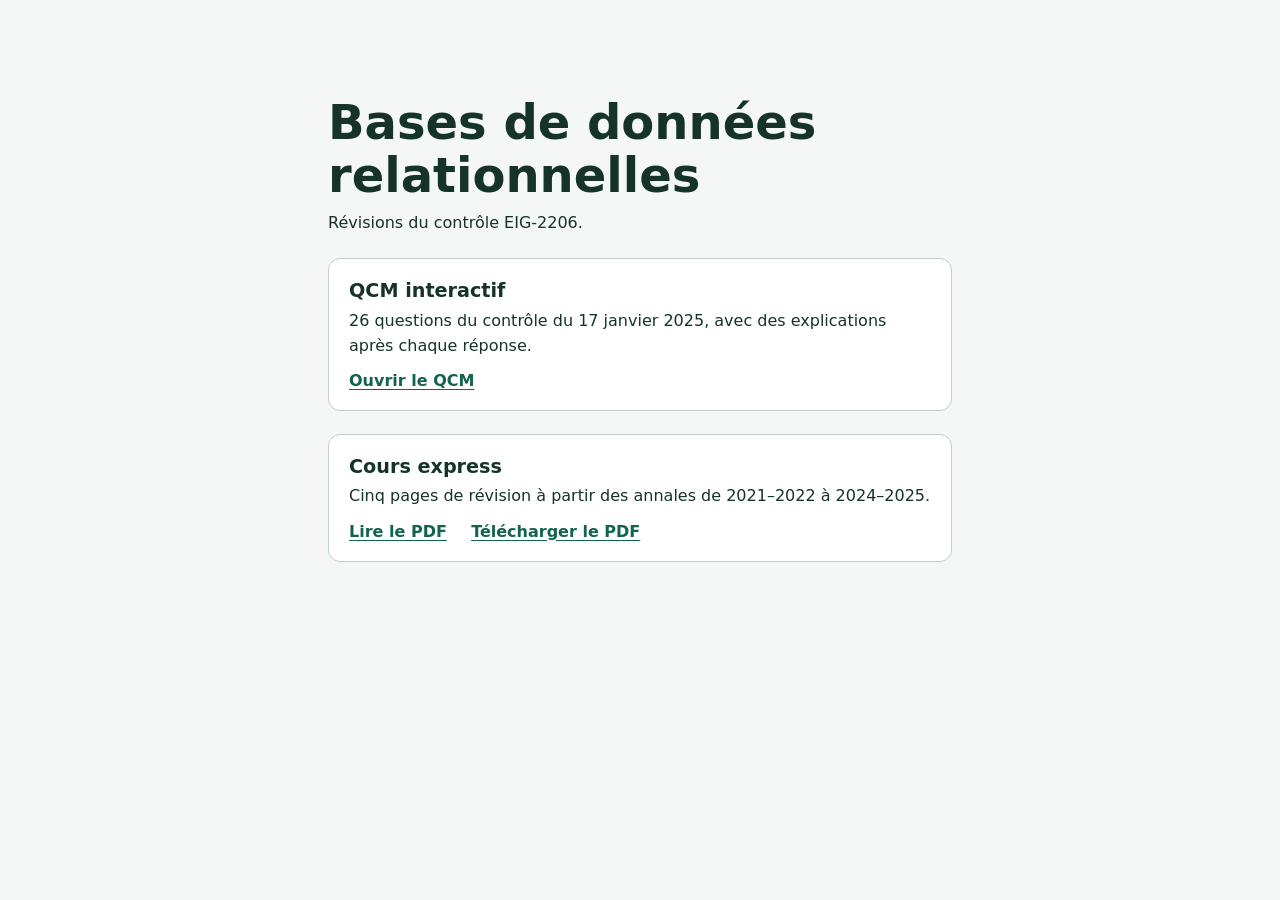
==== index.html @ dc5ab6ac "Publier le QCM et le cours express" ====
<!doctype html>
<html lang="fr">
<meta charset="utf-8">
<meta name="viewport" content="width=device-width, initial-scale=1">
<title>Révisions de bases de données relationnelles</title>
<style>
  :root { color-scheme: light dark; font-family: system-ui, sans-serif; }
  body { margin: 0; background: light-dark(#f4f7f5, #18221f); color: light-dark(#153329, #edf7f0); }
  main { max-width: 39rem; margin: auto; padding: clamp(2rem, 10vw, 6rem) 1.25rem; }
  h1 { margin: 0 0 .6rem; font-size: clamp(1.9rem, 5vw, 3rem); line-height: 1.1; }
  h2 { margin: 0 0 .4rem; font-size: 1.2rem; }
  p { margin: 0; line-height: 1.55; }
  section { margin-top: 1.4rem; padding: 1.25rem; border: 1px solid light-dark(#bfd0c6, #496459); border-radius: .75rem; background: light-dark(#fff, #202f29); }
  a { display: inline-block; margin: .8rem 1.2rem 0 0; color: light-dark(#12634f, #9ee5c7); font-weight: 650; text-underline-offset: .2em; }
</style>
<main>
  <h1>Bases de données relationnelles</h1>
  <p>Révisions du contrôle EIG-2206.</p>
  <section>
    <h2>QCM interactif</h2>
    <p>26 questions du contrôle du 17 janvier 2025, avec des explications après chaque réponse.</p>
    <a href="qcm-bdd-2024-2025.html">Ouvrir le QCM</a>
  </section>
  <section>
    <h2>Cours express</h2>
    <p>Cinq pages de révision à partir des annales de 2021–2022 à 2024–2025.</p>
    <a href="cours-express-bdd.pdf">Lire le PDF</a>
    <a href="cours-express-bdd.pdf" download>Télécharger le PDF</a>
  </section>
</main>
</html>
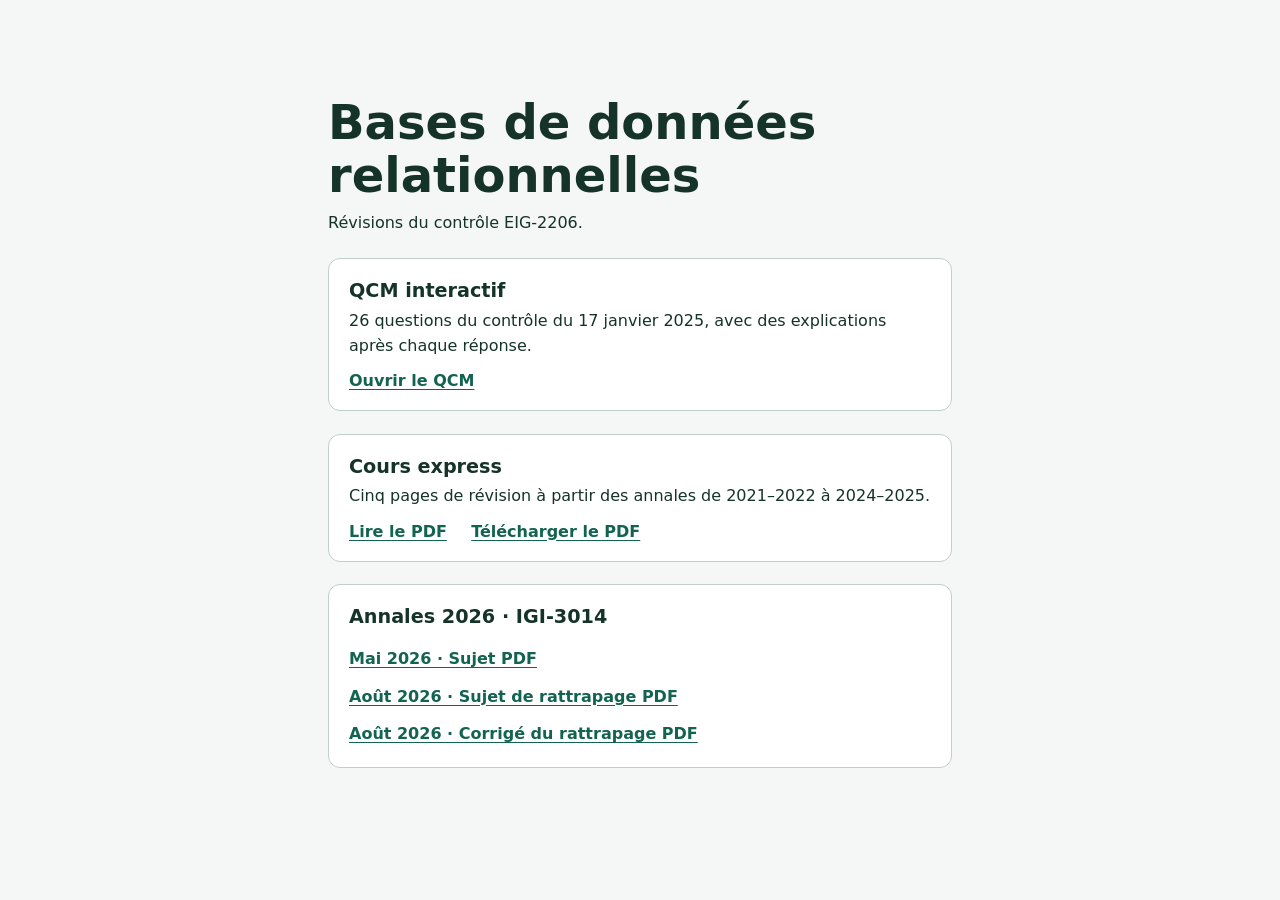
==== commit 5a9df790: "Ajouter les annales IGI-3014 de 2026" ====
--- a/index.html
+++ b/index.html
@@ -27,5 +27,11 @@
     <a href="cours-express-bdd.pdf">Lire le PDF</a>
     <a href="cours-express-bdd.pdf" download>Télécharger le PDF</a>
   </section>
+  <section>
+    <h2>Annales 2026 · IGI-3014</h2>
+    <p><a href="sujet-mai-2026.pdf">Mai 2026 · Sujet PDF</a></p>
+    <p><a href="sujet-aout-2026-rattrapage.pdf">Août 2026 · Sujet de rattrapage PDF</a></p>
+    <p><a href="corrige-aout-2026-rattrapage.pdf">Août 2026 · Corrigé du rattrapage PDF</a></p>
+  </section>
 </main>
 </html>
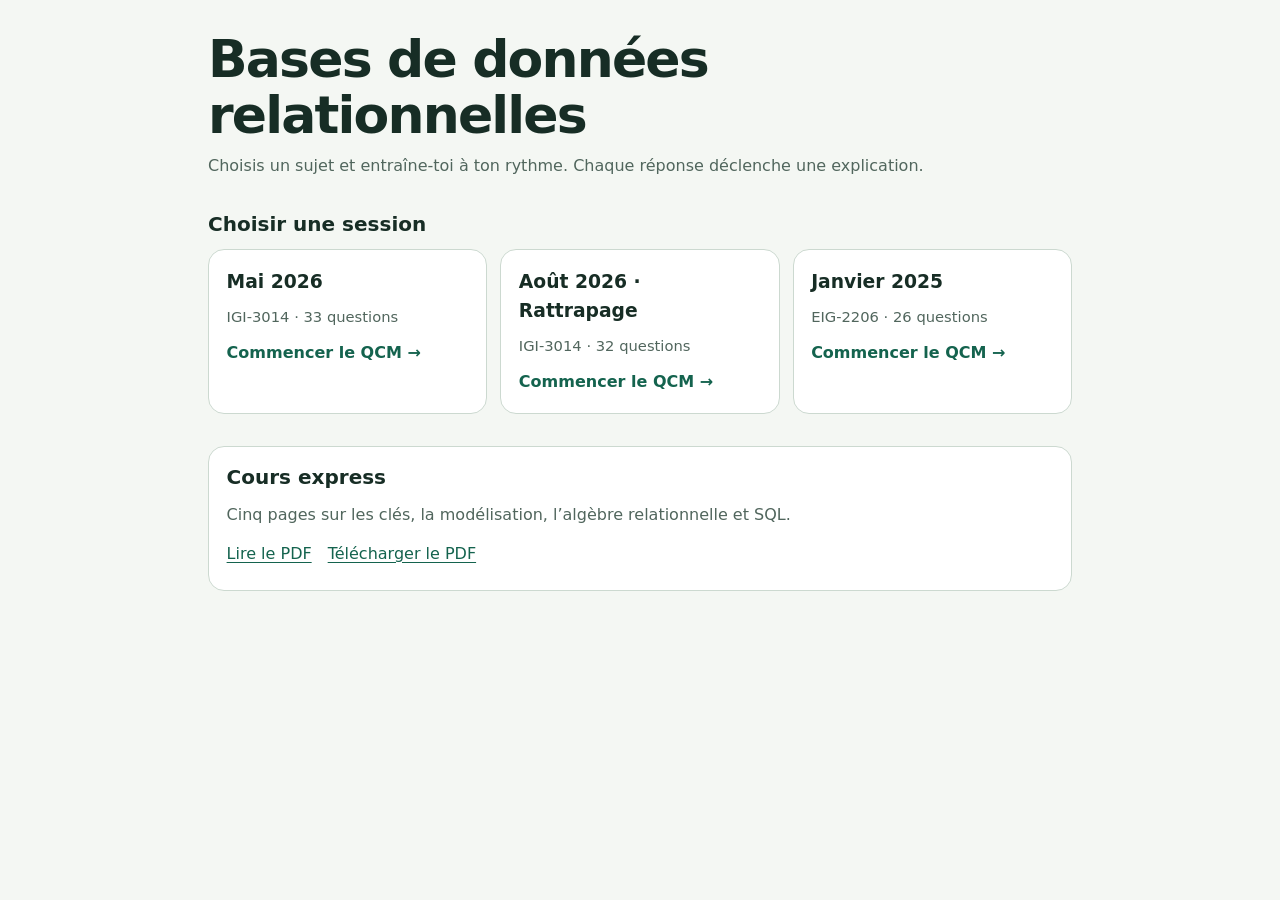
==== commit fc8145d4: "Ajouter les QCM interactifs de mai et août 2026" ====
--- a/index.html
+++ b/index.html
@@ -1,37 +1,43 @@
 <!doctype html>
 <html lang="fr">
+<head>
 <meta charset="utf-8">
 <meta name="viewport" content="width=device-width, initial-scale=1">
-<title>Révisions de bases de données relationnelles</title>
-<style>
-  :root { color-scheme: light dark; font-family: system-ui, sans-serif; }
-  body { margin: 0; background: light-dark(#f4f7f5, #18221f); color: light-dark(#153329, #edf7f0); }
-  main { max-width: 39rem; margin: auto; padding: clamp(2rem, 10vw, 6rem) 1.25rem; }
-  h1 { margin: 0 0 .6rem; font-size: clamp(1.9rem, 5vw, 3rem); line-height: 1.1; }
-  h2 { margin: 0 0 .4rem; font-size: 1.2rem; }
-  p { margin: 0; line-height: 1.55; }
-  section { margin-top: 1.4rem; padding: 1.25rem; border: 1px solid light-dark(#bfd0c6, #496459); border-radius: .75rem; background: light-dark(#fff, #202f29); }
-  a { display: inline-block; margin: .8rem 1.2rem 0 0; color: light-dark(#12634f, #9ee5c7); font-weight: 650; text-underline-offset: .2em; }
-</style>
+<title>Réviser les bases de données relationnelles</title>
+<link rel="stylesheet" href="revision.css">
+</head>
+<body>
 <main>
   <h1>Bases de données relationnelles</h1>
-  <p>Révisions du contrôle EIG-2206.</p>
-  <section>
-    <h2>QCM interactif</h2>
-    <p>26 questions du contrôle du 17 janvier 2025, avec des explications après chaque réponse.</p>
-    <a href="qcm-bdd-2024-2025.html">Ouvrir le QCM</a>
+  <p class="lede">Choisis un sujet et entraîne-toi à ton rythme. Chaque réponse déclenche une explication.</p>
+  <section class="collection" aria-labelledby="sessions">
+    <h2 id="sessions">Choisir une session</h2>
+    <div class="grid">
+      <a class="card session-card" href="entrainement.html?session=mai">
+        <h3>Mai 2026</h3>
+        <p class="detail">IGI-3014 · 33 questions</p>
+        <strong>Commencer le QCM <span aria-hidden="true">→</span></strong>
+      </a>
+      <a class="card session-card" href="entrainement.html?session=aout">
+        <h3>Août 2026 · Rattrapage</h3>
+        <p class="detail">IGI-3014 · 32 questions</p>
+        <strong>Commencer le QCM <span aria-hidden="true">→</span></strong>
+      </a>
+      <a class="card session-card" href="qcm-bdd-2024-2025.html">
+        <h3>Janvier 2025</h3>
+        <p class="detail">EIG-2206 · 26 questions</p>
+        <strong>Commencer le QCM <span aria-hidden="true">→</span></strong>
+      </a>
+    </div>
   </section>
-  <section>
-    <h2>Cours express</h2>
-    <p>Cinq pages de révision à partir des annales de 2021–2022 à 2024–2025.</p>
-    <a href="cours-express-bdd.pdf">Lire le PDF</a>
-    <a href="cours-express-bdd.pdf" download>Télécharger le PDF</a>
-  </section>
-  <section>
-    <h2>Annales 2026 · IGI-3014</h2>
-    <p><a href="sujet-mai-2026.pdf">Mai 2026 · Sujet PDF</a></p>
-    <p><a href="sujet-aout-2026-rattrapage.pdf">Août 2026 · Sujet de rattrapage PDF</a></p>
-    <p><a href="corrige-aout-2026-rattrapage.pdf">Août 2026 · Corrigé du rattrapage PDF</a></p>
+  <section class="collection card" aria-labelledby="course">
+    <h2 id="course">Cours express</h2>
+    <p class="lede">Cinq pages sur les clés, la modélisation, l’algèbre relationnelle et SQL.</p>
+    <div class="pdf-links">
+      <a href="cours-express-bdd.pdf">Lire le PDF</a>
+      <a href="cours-express-bdd.pdf" download>Télécharger le PDF</a>
+    </div>
   </section>
 </main>
+</body>
 </html>
--- a/revision.css
+++ b/revision.css
@@ -0,0 +1,68 @@
+:root {
+  color-scheme: light dark;
+  --paper: light-dark(#f4f7f3, #111b18);
+  --surface: light-dark(#fff, #1b2a24);
+  --ink: light-dark(#172d25, #edf8f0);
+  --muted: light-dark(#51665d, #acc1b5);
+  --line: light-dark(#ccd9d0, #43584e);
+  --green: light-dark(#14634e, #96e1c0);
+  --accent: light-dark(#14634e, #96e1c0);
+  --on-accent: light-dark(#fff, #12251c);
+  --error: light-dark(#9e392c, #ffb3a4);
+  --warning: light-dark(#795414, #f4d394);
+  font: 100%/1.55 system-ui, sans-serif;
+}
+* { box-sizing: border-box; }
+body { margin: 0; background: var(--paper); color: var(--ink); }
+main, .header-inner { width: min(100% - 2rem, 54rem); margin-inline: auto; }
+main { padding: 2rem 0 3rem; }
+header { border-bottom: 1px solid var(--line); }
+.header-inner { display: flex; flex-wrap: wrap; align-items: center; justify-content: space-between; gap: .5rem 1rem; padding-block: .65rem; }
+header a { font-weight: 700; padding-block: .4rem; }
+h1,h2,h3,p { margin: 0; }
+h1 { font-size: clamp(1.9rem, 5vw, 3.25rem); line-height: 1.07; letter-spacing: -.035em; }
+h2 { font-size: 1.25rem; line-height: 1.35; }
+a { color: var(--green); text-underline-offset: .18em; }
+a:focus-visible,button:focus-visible,select:focus-visible,summary:focus-visible { outline: 3px solid var(--green); outline-offset: 3px; }
+.lede { margin-top: .7rem; color: var(--muted); }
+.collection { margin-top: 2rem; }
+.grid { display: grid; gap: .8rem; grid-template-columns: repeat(auto-fit, minmax(min(100%, 15rem), 1fr)); margin-top: .65rem; }
+.card { background: var(--surface); border: 1px solid var(--line); border-radius: 1rem; padding: 1.1rem; min-width: 0; }
+.session-card { display: grid; gap: .6rem; align-content: start; text-decoration: none; color: var(--ink); }
+.session-card:hover { border-color: var(--green); }
+.session-card strong { color: var(--green); margin-top: .2rem; }
+.detail { color: var(--muted); font-size: .92rem; }
+.toolbar,.pagination { display: flex; flex-wrap: wrap; align-items: center; gap: .65rem; }
+.toolbar { margin: 1rem 0 .65rem; justify-content: space-between; }
+progress { width: 100%; height: .55rem; accent-color: var(--green); display: block; }
+#question { margin-top: 1rem; }
+.question-heading { margin: .35rem 0 .75rem; overflow-wrap: anywhere; }
+fieldset { display: grid; gap: .55rem; padding: 0; border: 0; margin: 0; min-width: 0; }
+legend { margin: 0 0 .45rem; }
+.choice { display: flex; align-items: baseline; gap: .65rem; padding: .65rem .75rem; min-height: 44px; border: 1px solid var(--line); border-radius: .6rem; cursor: pointer; overflow-wrap: anywhere; }
+.choice:has(input:focus-visible) { outline: 2px solid var(--green); outline-offset: 2px; }
+.choice:has(input:checked) { border-color: var(--green); }
+.choice input { margin: 0; width: 1rem; height: 1rem; flex: 0 0 1rem; accent-color: var(--accent); }
+.choice span { min-width: 0; }
+.choice code { white-space: pre-wrap; overflow-wrap: anywhere; }
+.choice[data-result="yes"] { border-color: var(--green); }
+.choice[data-result="no"] { border-color: var(--error); }
+.status-tag { display: block; margin-top: .2rem; color: var(--muted); font-size: .8rem; font-weight: 700; }
+.feedback { margin-top: 1rem; padding: .7rem 0 .3rem .85rem; border-left: 3px solid var(--green); }
+.feedback[data-tone="error"] { border-color: var(--error); }
+.feedback[data-tone="partial"] { border-color: var(--warning); }
+.feedback p { margin: .25rem 0; }
+.pagination { margin-top: 1rem; justify-content: space-between; }
+button,select,.button { min-height: 44px; font: inherit; font-weight: 650; color: var(--ink); border: 1px solid var(--line); border-radius: .65rem; background: var(--surface); padding: .45rem .8rem; }
+select { max-width: 100%; }
+button,.button { cursor: pointer; }
+button:disabled { opacity: .5; cursor: default; }
+.primary { background: var(--accent); color: var(--on-accent); border-color: var(--accent); }
+pre { margin: .7rem 0; overflow-wrap: anywhere; white-space: pre-wrap; background: var(--paper); border-radius: .55rem; padding: .65rem .75rem; }
+details { margin: .7rem 0; }
+summary { color: var(--green); font-weight: 650; cursor: pointer; width: fit-content; padding-block: .32rem; }
+figure { margin: .5rem 0 0; }
+img { max-width: 100%; height: auto; display: block; border-radius: .3rem; background: #fff; }
+.pdf-links { display: flex; flex-wrap: wrap; gap: .3rem 1rem; margin-top: .55rem; }
+.pdf-links a { padding-block: .35rem; }
+[hidden] { display: none !important; }
